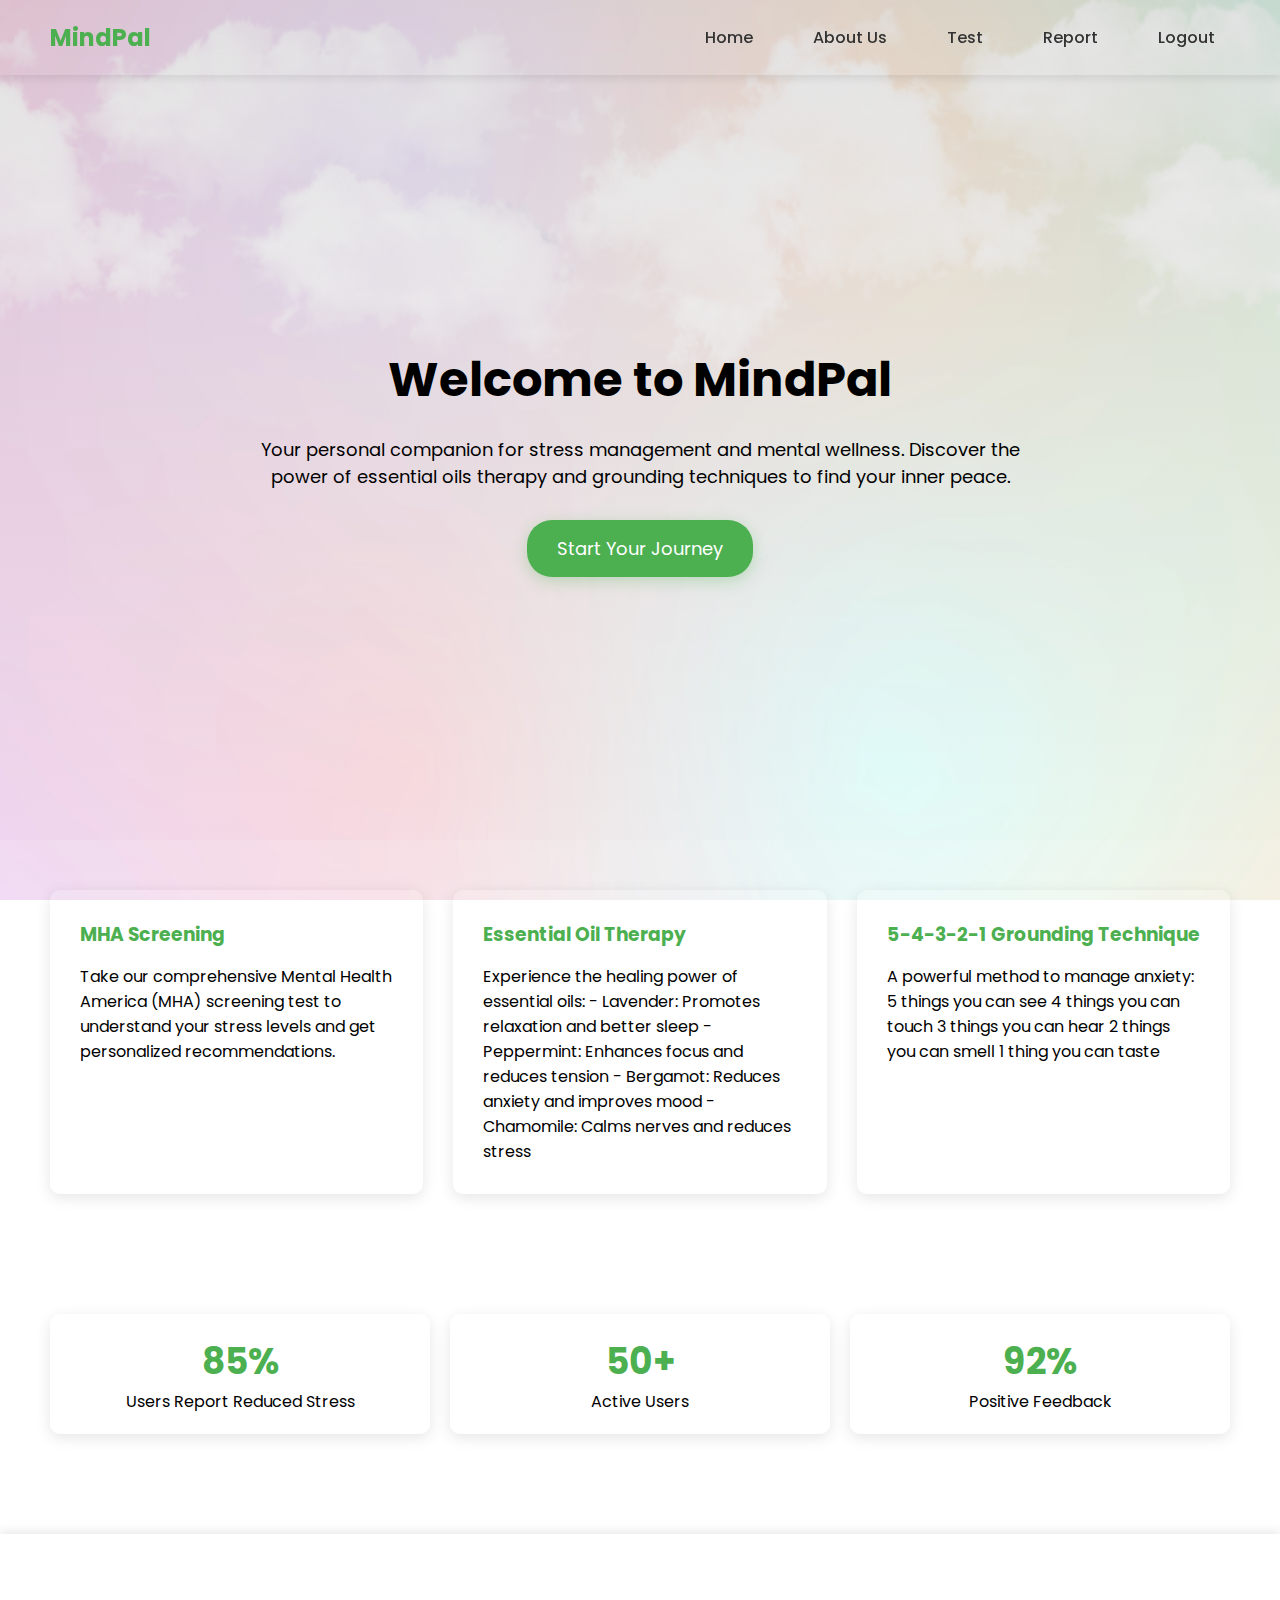
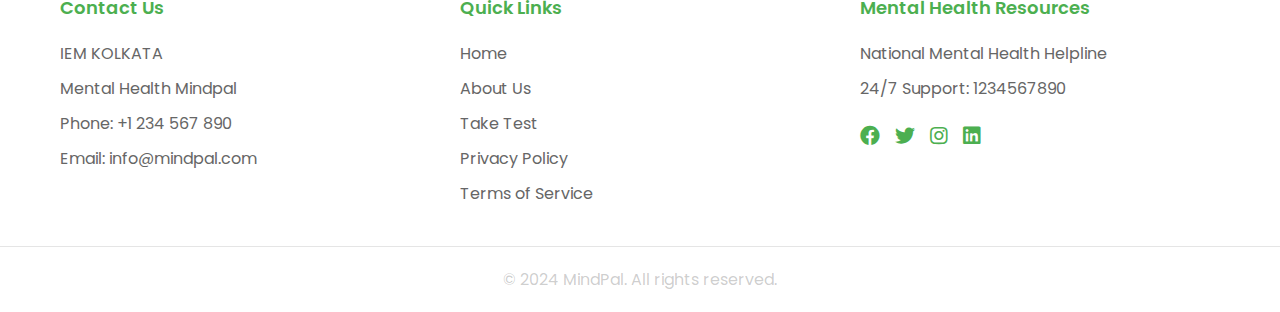
==== index.html @ 4bc7995f "Add files via upload" ====
<!DOCTYPE html>
<html lang="en">
<head>
    <meta charset="UTF-8">
    <meta name="viewport" content="width=device-width, initial-scale=1.0">
    <title>MindPal - Your Mental Wellness Companion</title>
    <link href="https://fonts.googleapis.com/css2?family=Poppins:wght@300;400;500;600;700&display=swap" rel="stylesheet">
    <link rel="stylesheet" href="https://cdnjs.cloudflare.com/ajax/libs/font-awesome/5.15.4/css/all.min.css">
    <style>
        * {
            margin: 0;
            padding: 0;
            box-sizing: border-box;
            font-family: 'Poppins', sans-serif;
        }

        body {
            background-image: linear-gradient(rgba(0, 0, 0, 0.11), rgba(0, 0, 0, 0)), url('background.png');
            background-size: cover;
            background-position: center;
            background-attachment: fixed;
            color: rgb(0, 0, 0);
            padding-top: 80px; /* Added to account for fixed navbar */
        }

        /* Navbar Styles */
        .navbar {
            position: fixed;
            width: 100%;
            top: 0;
            z-index: 1000;
            padding: 20px 50px;
            display: flex;
            justify-content: space-between;
            align-items: center;
            background: rgba(255, 255, 255, 0);
            box-shadow: 0 2px 10px rgba(0, 0, 0, 0.1);
            transition: all 0.3s ease;s
        }

        .logo {
            font-size: 24px;
            font-weight: 700;
            color: #4CAF50;
            text-decoration: none;
        }

        .nav-links {
            display: flex;
            gap: 30px;
            list-style: none;
            margin: 0;
            padding: 0;
        }

        .nav-links a {
            color: #333;
            text-decoration: none;
            font-weight: 500;
            transition: all 0.3s ease;
            padding: 8px 15px;
            border-radius: 20px;
        }

        .nav-links a:hover {
            color: #4CAF50;
            background: rgba(76, 175, 79, 0.048);
        }

        .menu-btn {
            display: none;
            background: none;
            border: none;
            font-size: 24px;
            cursor: pointer;
            color: #333;
        }

        /* Hero Section */
        .hero {
            min-height: 80vh;
            display: flex;
            flex-direction: column;
            justify-content: center;
            align-items: center;
            text-align: center;
            padding: 0 20px;
            margin-top: 20px;
        }

        .hero h1 {
            font-size: 48px;
            margin-bottom: 20px;
            animation: fadeInUp 1s ease;
        }

        .hero p {
            font-size: 18px;
            max-width: 800px;
            margin-bottom: 30px;
            animation: fadeInUp 1.2s ease;
        }

        /* Features Section */
        .features {
            display: grid;
            grid-template-columns: repeat(auto-fit, minmax(300px, 1fr));
            gap: 30px;
            padding: 50px;
            background: rgba(255, 255, 255, 0.11);
            margin: 20px 0;
        }

        .feature-card {
            background: rgba(255, 255, 255, 0.137);
            padding: 30px;
            border-radius: 10px;
            box-shadow: 0 4px 15px rgba(0, 0, 0, 0.1);
            transition: transform 0.3s ease;
        }

        .feature-card:hover {
            transform: translateY(-10px);
        }

        .feature-card h3 {
            color: #4CAF50;
            margin-bottom: 15px;
        }

        /* Stats Section */
        .stats {
            display: grid;
            grid-template-columns: repeat(auto-fit, minmax(200px, 1fr));
            gap: 20px;
            padding: 50px;
            text-align: center;
            background: rgba(255, 255, 255, 0.089);
        }

        .stat-card {
            background: rgba(255, 255, 255, 0.24);
            padding: 20px;
            border-radius: 10px;
            box-shadow: 0 4px 15px rgba(0, 0, 0, 0.1);
        }

        .stat-number {
            font-size: 36px;
            font-weight: 700;
            color: #4CAF50;
        }

        /* Button Styles */
        .cta-button {
            padding: 15px 30px;
            background: #4CAF50;
            color: white;
            border: none;
            border-radius: 25px;
            font-size: 18px;
            cursor: pointer;
            transition: all 0.3s ease;
            box-shadow: 0 4px 15px rgba(76, 175, 80, 0.3);
        }

        .cta-button:hover {
            background: #45a049;
            transform: translateY(-2px);
            box-shadow: 0 6px 20px rgba(76, 175, 80, 0.4);
        }

        /* Footer Styles */
        .footer {
            background: #ffffff3f;
            padding: 60px 0 20px;
            margin-top: 50px;
            box-shadow: 0 -2px 10px rgba(0, 0, 0, 0.1);
        }

        .footer-content {
            max-width: 1200px;
            margin: 0 auto;
            display: grid;
            grid-template-columns: repeat(3, 1fr);
            gap: 40px;
            padding: 0 20px;
        }

        .footer-section h4 {
            color: #4CAF50;
            margin-bottom: 20px;
            font-size: 18px;
            font-weight: 600;
        }

        .footer-section p,
        .footer-section a {
            color: #666;
            text-decoration: none;
            margin-bottom: 10px;
            display: block;
            transition: color 0.3s ease;
        }

        .footer-section a:hover {
            color: #4CAF50;
        }

        .social-links {
            display: flex;
            gap: 15px;
            margin-top: 20px;
        }

        .social-links a {
            color: #4CAF50;
            font-size: 20px;
            transition: transform 0.3s ease;
        }

        .social-links a:hover {
            transform: translateY(-3px);
        }

        .footer-bottom {
            text-align: center;
            margin-top: 30px;
            padding-top: 20px;
            border-top: 1px solid rgba(0, 0, 0, 0.1);
            color: #66666652;
        }

        /* Animations */
        @keyframes fadeInUp {
            from {
                opacity: 0;
                transform: translateY(20px);
            }
            to {
                opacity: 1;
                transform: translateY(0);
            }
        }

        /* Responsive Design */
        @media (max-width: 768px) {
            .nav-links {
                display: none;
                position: absolute;
                top: 100%;
                left: 0;
                right: 0;
                background: rgba(255, 255, 255, 0.26);
                flex-direction: column;
                padding: 20px;
                text-align: center;
                box-shadow: 0 2px 10px rgba(0, 0, 0, 0.1);
            }

            .nav-links.active {
                display: flex;
            }

            .menu-btn {
                display: block;
            }

            .navbar {
                padding: 15px 20px;
            }

            .hero h1 {
                font-size: 36px;
            }

            .features {
                padding: 20px;
            }

            .footer-content {
                grid-template-columns: 1fr;
                text-align: center;
            }

            .social-links {
                justify-content: center;
            }
        }
    </style>
</head>
<body>
    <nav class="navbar">
        <a href="#" class="logo">MindPal</a>
        <button class="menu-btn">☰</button>
        <ul class="nav-links">
            <li><a href="index.html">Home</a></li>
            <li><a href="aboutus.html">About Us</a></li>
            <li><a href="#test">Test</a></li>
            <li><a href="dashboard.html">Report</a></li>
            <li><a href="signin.html">Logout</a></li>
        </ul>
    </nav>

    <section class="hero">
        <h1>Welcome to MindPal</h1>
        <p>Your personal companion for stress management and mental wellness. Discover the power of essential oils therapy and grounding techniques to find your inner peace.</p>
        <button class="cta-button">Start Your Journey</button>
    </section>

    <section class="features">
        <div class="feature-card">
            <h3>MHA Screening</h3>
            <p>Take our comprehensive Mental Health America (MHA) screening test to understand your stress levels and get personalized recommendations.</p>
        </div>
        <div class="feature-card">
            <h3>Essential Oil Therapy</h3>
            <p>Experience the healing power of essential oils:
                - Lavender: Promotes relaxation and better sleep
                - Peppermint: Enhances focus and reduces tension
                - Bergamot: Reduces anxiety and improves mood
                - Chamomile: Calms nerves and reduces stress</p>
        </div>
        <div class="feature-card">
            <h3>5-4-3-2-1 Grounding Technique</h3>
            <p>A powerful method to manage anxiety:
                5 things you can see
                4 things you can touch
                3 things you can hear
                2 things you can smell
                1 thing you can taste</p>
        </div>
    </section>

    <section class="stats">
        <div class="stat-card">
            <div class="stat-number">85%</div>
            <p>Users Report Reduced Stress</p>
        </div>
        <div class="stat-card">
            <div class="stat-number">50+</div>
            <p>Active Users</p>
        </div>
        <div class="stat-card">
            <div class="stat-number">92%</div>
            <p>Positive Feedback</p>
        </div>
    </section>

    <footer class="footer">
        <div class="footer-content">
            <div class="footer-section">
                <h4>Contact Us</h4>
                <p>IEM KOLKATA</p>
                <p>Mental Health Mindpal</p>
                <p>Phone: +1 234 567 890</p>
                <p>Email: info@mindpal.com</p>
            </div>
            <div class="footer-section">
                <h4>Quick Links</h4>
                <a href="#home">Home</a>
                <a href="#about">About Us</a>
                <a href="#test">Take Test</a>
                <a href="#privacy">Privacy Policy</a>
                <a href="#terms">Terms of Service</a>
            </div>
            <div class="footer-section">
                <h4>Mental Health Resources</h4>
                <p>National Mental Health Helpline</p>
                <p>24/7 Support: 1234567890</p>
                <div class="social-links">
                    <a href="#"><i class="fab fa-facebook"></i></a>
                    <a href="#"><i class="fab fa-twitter"></i></a>
                    <a href="#"><i class="fab fa-instagram"></i></a>
                    <a href="#"><i class="fab fa-linkedin"></i></a>
                </div>
            </div>
        </div>
        <div class="footer-bottom">
            <p>&copy; 2024 MindPal. All rights reserved.</p>
        </div>
    </footer>

    <script>
        // Navbar scroll effect
        window.addEventListener('scroll', function() {
            const navbar = document.querySelector('.navbar');
            if (window.scrollY > 50) {
                navbar.style.background = 'rgba(255, 255, 255, 0.98)';
                navbar.style.boxShadow = '0 2px 10px rgba(0, 0, 0, 0.1)';
            } else {
                navbar.style.background = 'rgba(255, 255, 255, 0.95)';
                navbar.style.boxShadow = 'none';
            }
        });

        // Mobile menu toggle
        const menuBtn = document.querySelector('.menu-btn');
        const navLinks = document.querySelector('.nav-links');

        menuBtn.addEventListener('click', () => {
            navLinks.classList.toggle('active');
        });

        // Stats animation
        const stats = document.querySelectorAll('.stat-number');
        
        const observerOptions = {
            threshold: 0.5
        };

        const observer = new IntersectionObserver((entries) => {
            entries.forEach(entry => {
                if (entry.isIntersecting) {
                    animateValue(entry.target);
                }
            });
        }, observerOptions);

        stats.forEach(stat => observer.observe(stat));

        function animateValue(obj) {
            const final = parseInt(obj.innerText);
            obj.innerText = '0';
            let current = 0;
            
            const timer = setInterval(() => {
                current += Math.ceil(final / 50);
                if (current >= final) {
                    clearInterval(timer);
                    obj.innerText = final + (obj.innerText.includes('%') ? '%' : '+');
                } else {
                    obj.innerText = current;
                }
            }, 20);
        }

        // Smooth scroll
        document.querySelectorAll('a[href^="#"]').forEach(anchor => {
            anchor.addEventListener('click', function (e) {
                e.preventDefault();
                document.querySelector(this.getAttribute('href')).scrollIntoView({
                    behavior: 'smooth'
                });
            });
        });
    </script>
</body>
</html>
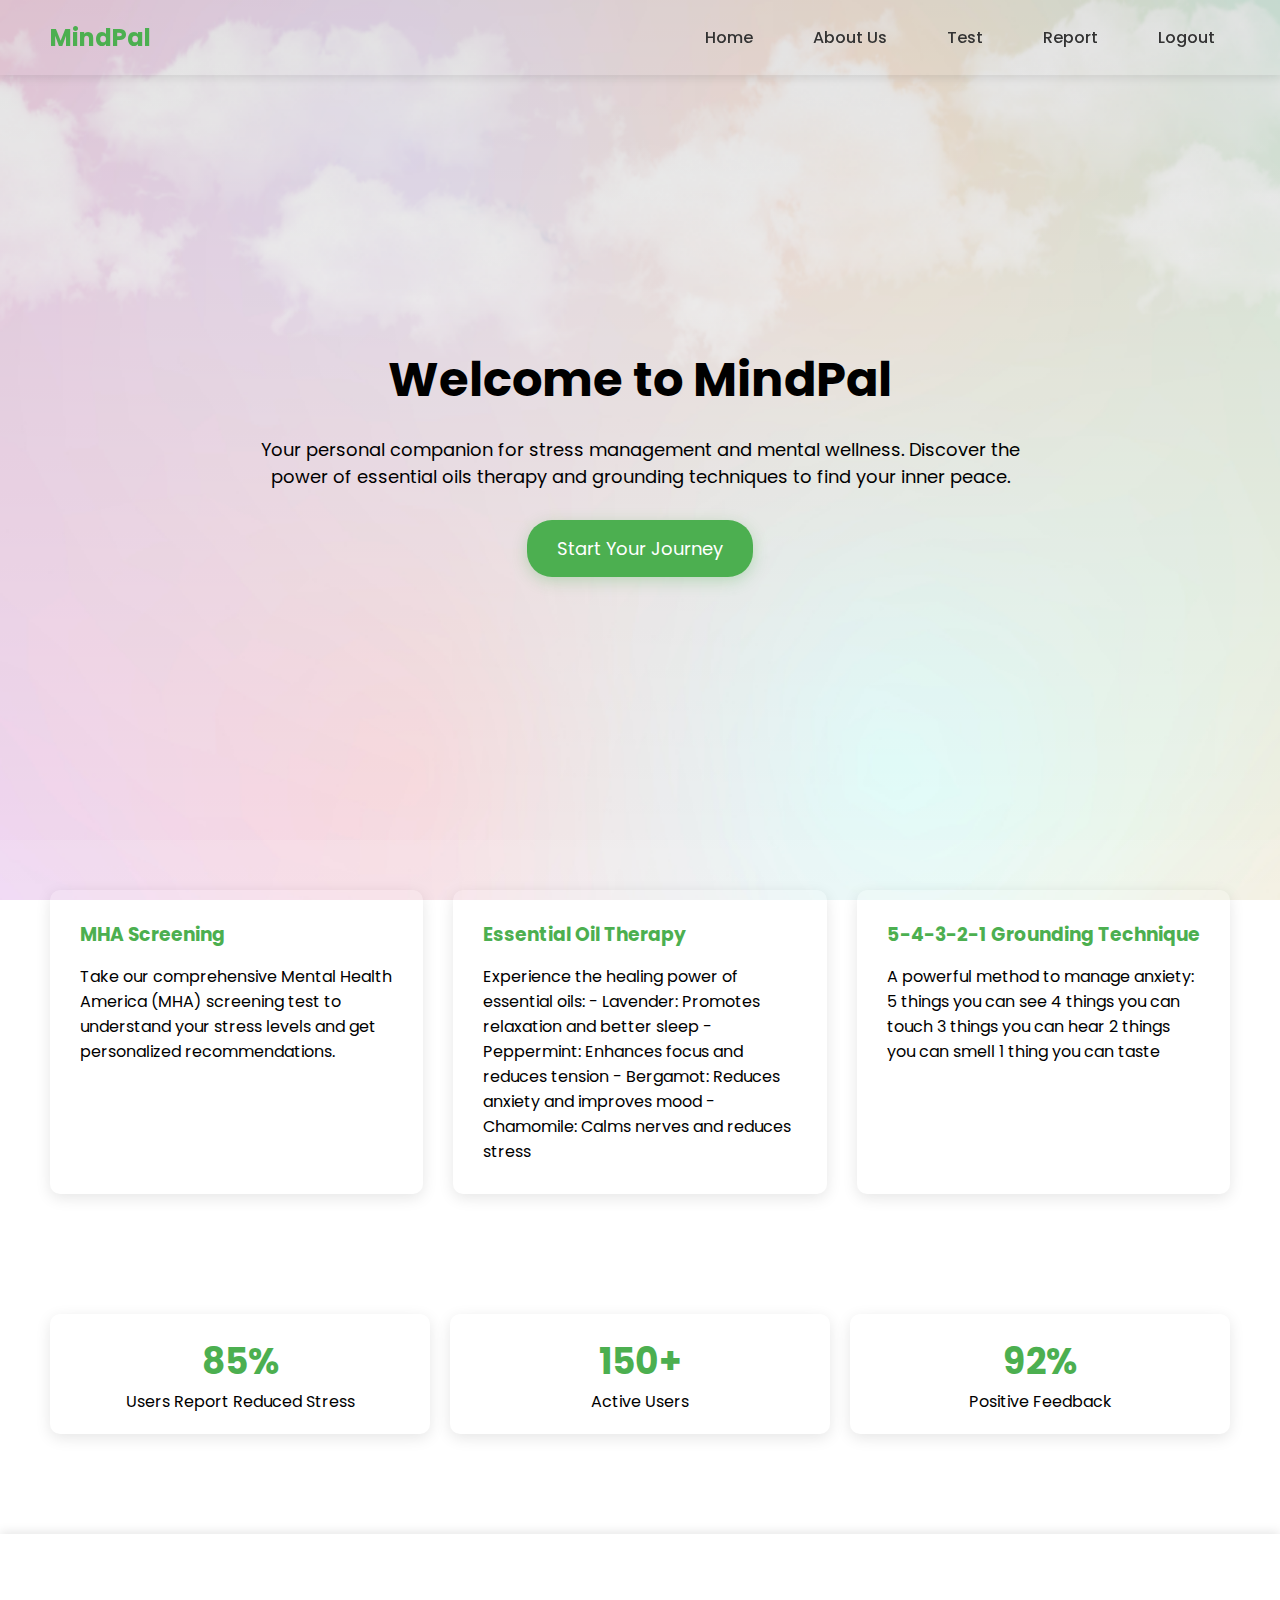
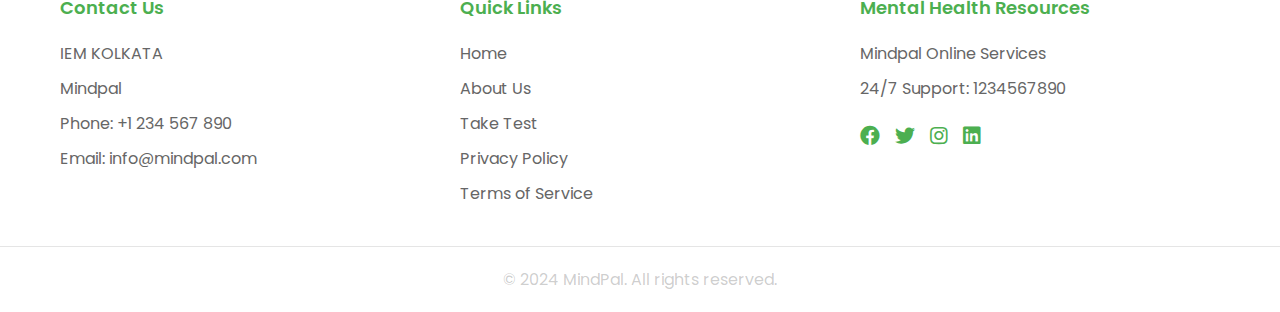
==== commit e291be46: "Update index.html" ====
--- a/index.html
+++ b/index.html
@@ -296,7 +296,7 @@
         <ul class="nav-links">
             <li><a href="index.html">Home</a></li>
             <li><a href="aboutus.html">About Us</a></li>
-            <li><a href="#test">Test</a></li>
+            <li><a href="test.html">Test</a></li>
             <li><a href="dashboard.html">Report</a></li>
             <li><a href="signin.html">Logout</a></li>
         </ul>
@@ -338,7 +338,7 @@
             <p>Users Report Reduced Stress</p>
         </div>
         <div class="stat-card">
-            <div class="stat-number">50+</div>
+            <div class="stat-number">150+</div>
             <p>Active Users</p>
         </div>
         <div class="stat-card">
@@ -352,21 +352,21 @@
             <div class="footer-section">
                 <h4>Contact Us</h4>
                 <p>IEM KOLKATA</p>
-                <p>Mental Health Mindpal</p>
+                <p>Mindpal</p>
                 <p>Phone: +1 234 567 890</p>
                 <p>Email: info@mindpal.com</p>
             </div>
             <div class="footer-section">
                 <h4>Quick Links</h4>
-                <a href="#home">Home</a>
-                <a href="#about">About Us</a>
-                <a href="#test">Take Test</a>
+                <a href="index.html">Home</a>
+                <a href="aboutus.html">About Us</a>
+                <a href="test.html">Take Test</a>
                 <a href="#privacy">Privacy Policy</a>
                 <a href="#terms">Terms of Service</a>
             </div>
             <div class="footer-section">
                 <h4>Mental Health Resources</h4>
-                <p>National Mental Health Helpline</p>
+                <p>Mindpal Online Services</p>
                 <p>24/7 Support: 1234567890</p>
                 <div class="social-links">
                     <a href="#"><i class="fab fa-facebook"></i></a>
@@ -446,4 +446,4 @@
         });
     </script>
 </body>
-</html>+</html>
